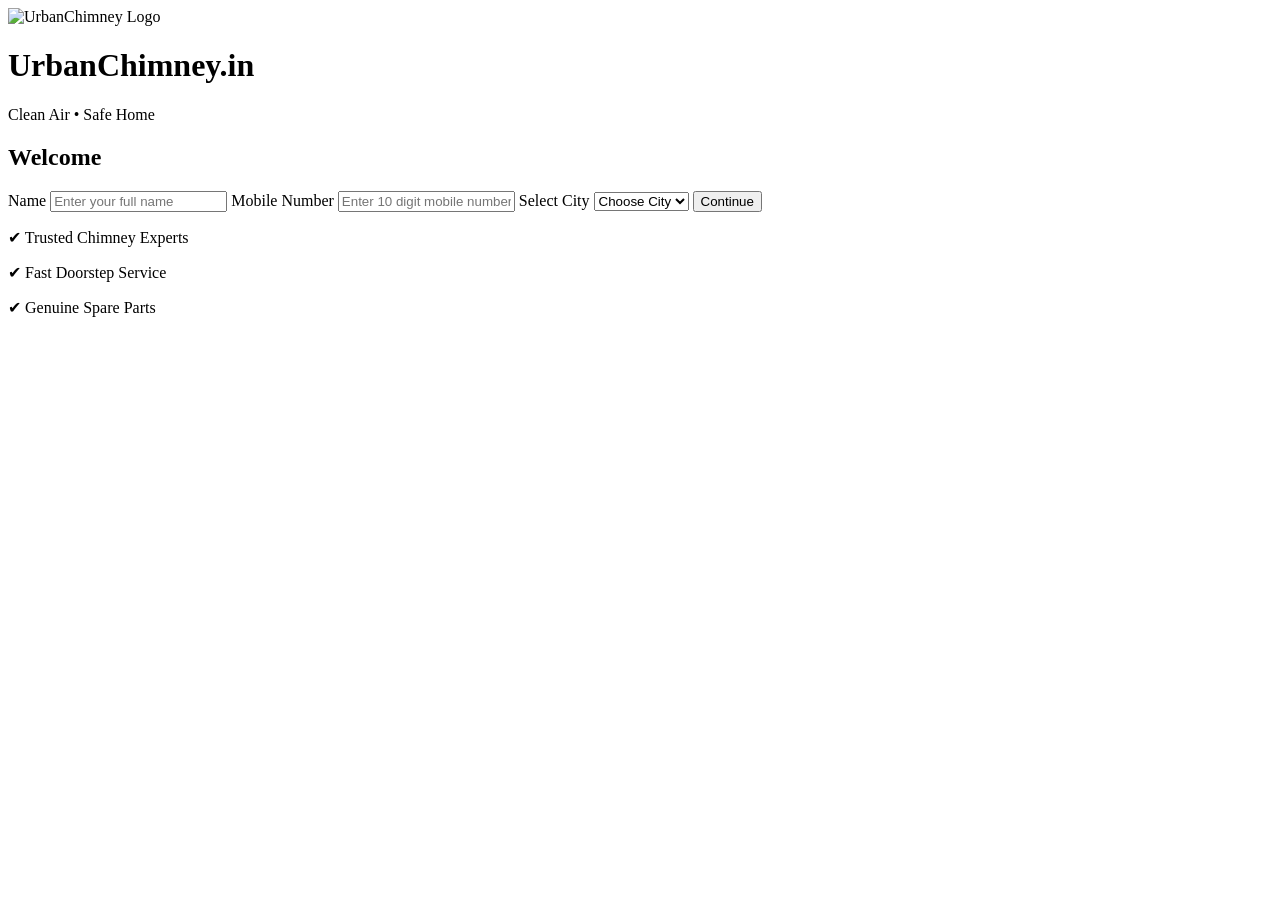
==== index.html @ 766497ee "Add initial HTML structure for homepage" ====
<!DOCTYPE html>
<html lang="en">
<head>
<meta charset="UTF-8">
<meta name="viewport" content="width=device-width, initial-scale=1.0">
<title>UrbanChimney.in | Home Services</title>

<link rel="stylesheet" href="css/style.css">

<link rel="preconnect" href="https://fonts.googleapis.com">
<link rel="preconnect" href="https://fonts.gstatic.com" crossorigin>
<link href="https://fonts.googleapis.com/css2?family=Poppins:wght@300;400;500;600;700&display=swap" rel="stylesheet">
</head>

<body>

<div class="login-container">

<div class="logo">
<img src="images/logo.png" alt="UrbanChimney Logo">
<h1>UrbanChimney.in</h1>
<p>Clean Air • Safe Home</p>
</div>

<div class="card">

<h2>Welcome</h2>

<form id="loginForm">

<label>Name</label>
<input
type="text"
id="name"
placeholder="Enter your full name"
required>

<label>Mobile Number</label>
<input
type="tel"
id="mobile"
maxlength="10"
placeholder="Enter 10 digit mobile number"
required>

<label>Select City</label>

<select id="city" required>

<option value="">Choose City</option>

<option>Hyderabad</option>

<option>Chennai</option>

<option>Bangalore</option>

</select>

<button type="submit">
Continue
</button>

</form>

</div>

<div class="footer">

<p>✔ Trusted Chimney Experts</p>

<p>✔ Fast Doorstep Service</p>

<p>✔ Genuine Spare Parts</p>

</div>

</div>

<script src="js/app.js"></script>

</body>
</html>
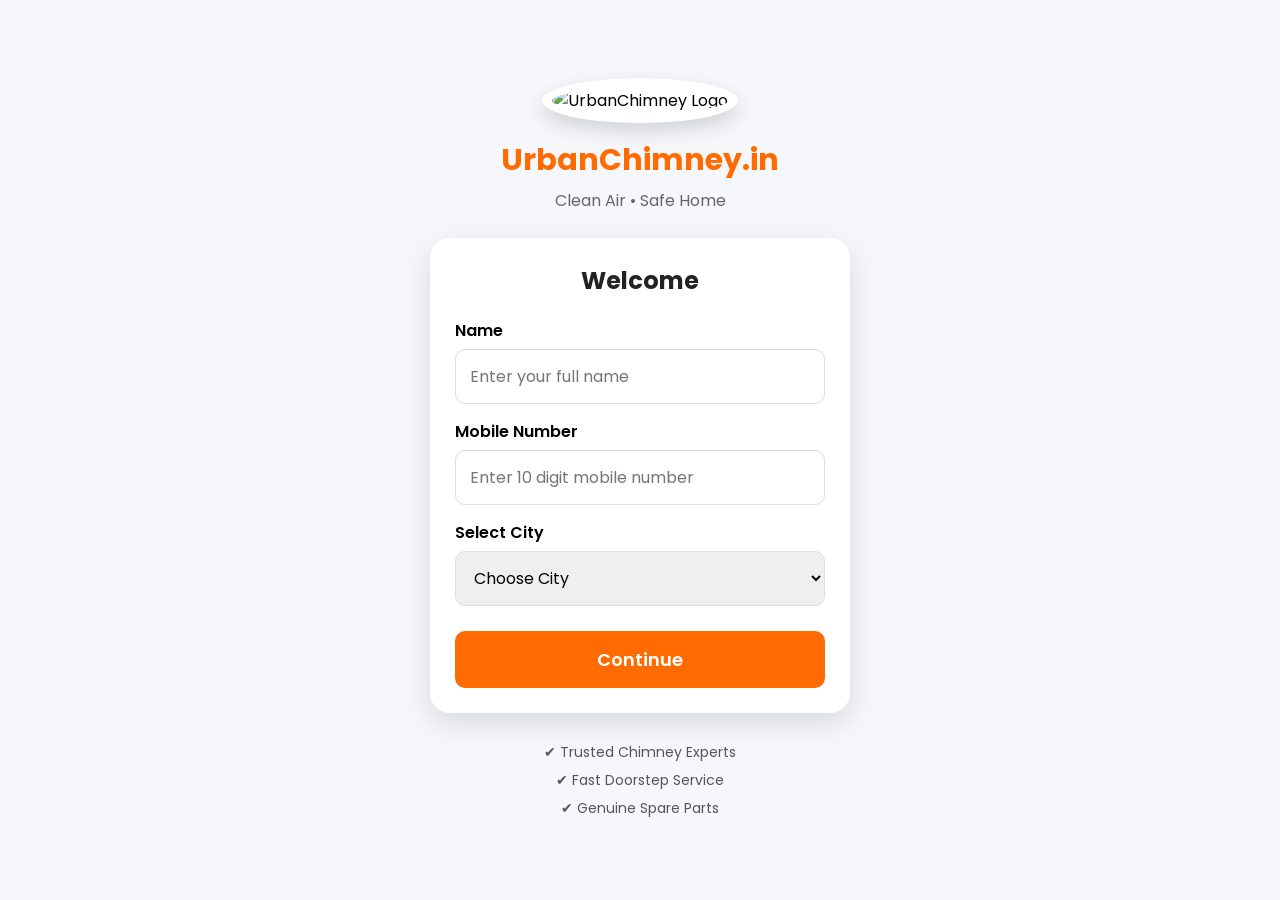
==== commit fb25938e: "Add stylesheet and script references to index.html" ====
--- a/index.html
+++ b/index.html
@@ -81,3 +81,5 @@
 
 </body>
 </html>
+<link rel="stylesheet" href="./style.css">
+<script src="./app.js"></script>
--- a/style.css
+++ b/style.css
@@ -0,0 +1,121 @@
+/* UrbanChimney.in */
+
+*{
+margin:0;
+padding:0;
+box-sizing:border-box;
+font-family:'Poppins',sans-serif;
+}
+
+body{
+background:#f5f7fb;
+display:flex;
+justify-content:center;
+align-items:center;
+min-height:100vh;
+padding:20px;
+}
+
+.login-container{
+width:100%;
+max-width:420px;
+}
+
+.logo{
+text-align:center;
+margin-bottom:25px;
+}
+
+.logo img{
+width:90px;
+height:90px;
+border-radius:50%;
+background:#ffffff;
+padding:10px;
+box-shadow:0 8px 20px rgba(0,0,0,.15);
+}
+
+.logo h1{
+margin-top:15px;
+color:#ff6b00;
+font-size:30px;
+font-weight:700;
+}
+
+.logo p{
+color:#666;
+margin-top:5px;
+}
+
+.card{
+background:#ffffff;
+padding:25px;
+border-radius:20px;
+box-shadow:0 10px 30px rgba(0,0,0,.12);
+}
+
+.card h2{
+text-align:center;
+margin-bottom:20px;
+color:#222;
+}
+
+label{
+display:block;
+margin-top:15px;
+margin-bottom:6px;
+font-weight:600;
+}
+
+input,
+select{
+width:100%;
+padding:14px;
+border:1px solid #ddd;
+border-radius:10px;
+font-size:16px;
+outline:none;
+}
+
+input:focus,
+select:focus{
+border-color:#ff6b00;
+}
+
+button{
+width:100%;
+padding:15px;
+margin-top:25px;
+border:none;
+border-radius:10px;
+background:#ff6b00;
+color:#fff;
+font-size:18px;
+font-weight:600;
+cursor:pointer;
+transition:.3s;
+}
+
+button:hover{
+background:#e45f00;
+}
+
+.footer{
+text-align:center;
+margin-top:25px;
+color:#555;
+font-size:14px;
+line-height:28px;
+}
+
+@media(max-width:480px){
+
+.card{
+padding:20px;
+}
+
+.logo h1{
+font-size:26px;
+}
+
+}
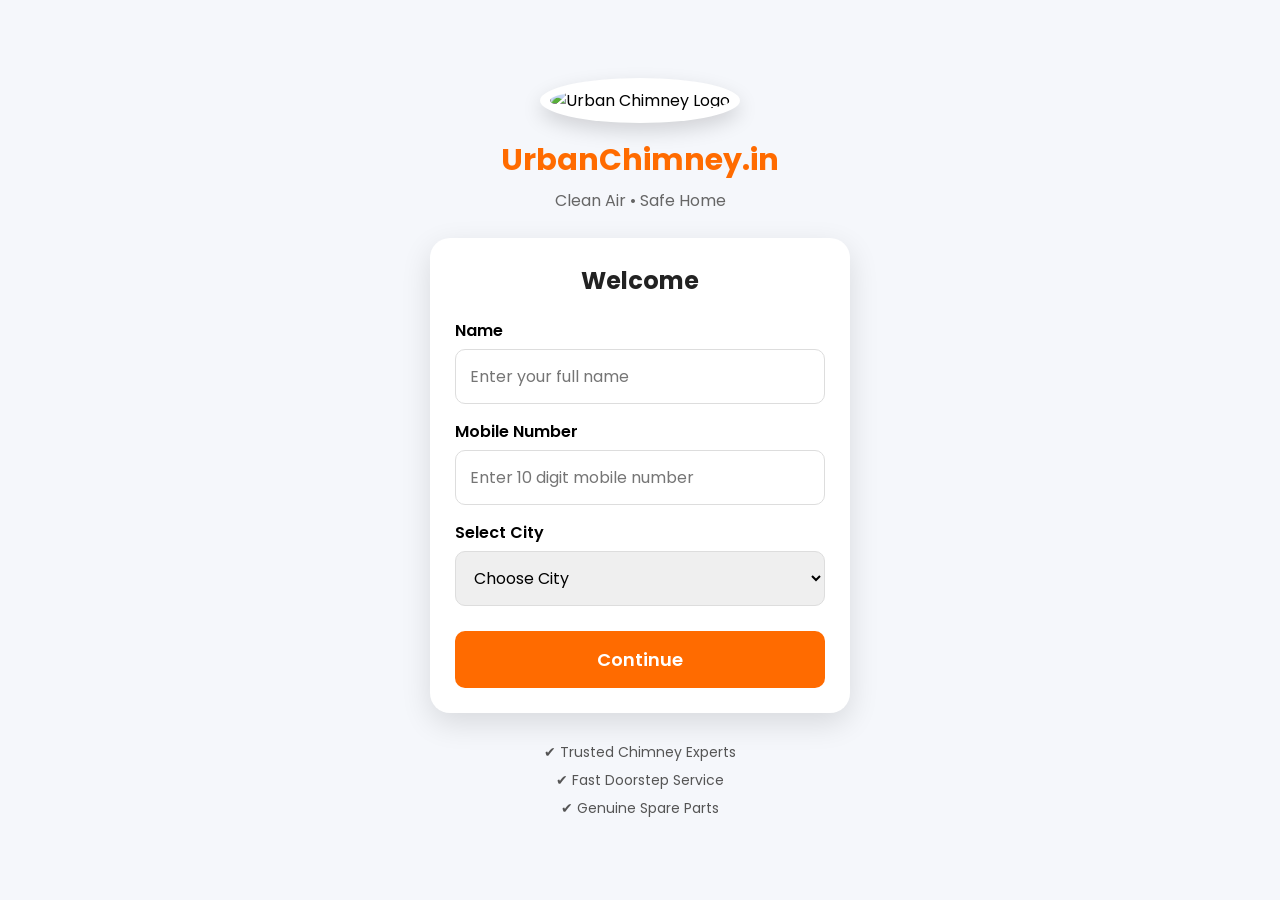
==== commit 6cd103c1: "Update logo alt text and add width attribute" ====
--- a/index.html
+++ b/index.html
@@ -5,81 +5,71 @@
 <meta name="viewport" content="width=device-width, initial-scale=1.0">
 <title>UrbanChimney.in | Home Services</title>
 
-<link rel="stylesheet" href="css/style.css">
+<link rel="stylesheet" href="style.css">
 
 <link rel="preconnect" href="https://fonts.googleapis.com">
 <link rel="preconnect" href="https://fonts.gstatic.com" crossorigin>
 <link href="https://fonts.googleapis.com/css2?family=Poppins:wght@300;400;500;600;700&display=swap" rel="stylesheet">
+
 </head>
 
 <body>
 
 <div class="login-container">
 
-<div class="logo">
-<img src="images/logo.png" alt="UrbanChimney Logo">
-<h1>UrbanChimney.in</h1>
-<p>Clean Air • Safe Home</p>
-</div>
+    <div class="logo">
+        <img src="images/logo.png" alt="Urban Chimney Logo" width="180">
+        <h1>UrbanChimney.in</h1>
+        <p>Clean Air • Safe Home</p>
+    </div>
 
-<div class="card">
+    <div class="card">
 
-<h2>Welcome</h2>
+        <h2>Welcome</h2>
 
-<form id="loginForm">
+        <form id="loginForm">
 
-<label>Name</label>
-<input
-type="text"
-id="name"
-placeholder="Enter your full name"
-required>
+            <label>Name</label>
+            <input
+                type="text"
+                id="name"
+                placeholder="Enter your full name"
+                required>
 
-<label>Mobile Number</label>
-<input
-type="tel"
-id="mobile"
-maxlength="10"
-placeholder="Enter 10 digit mobile number"
-required>
+            <label>Mobile Number</label>
+            <input
+                type="tel"
+                id="mobile"
+                maxlength="10"
+                placeholder="Enter 10 digit mobile number"
+                required>
 
-<label>Select City</label>
+            <label>Select City</label>
 
-<select id="city" required>
+            <select id="city" required>
+                <option value="">Choose City</option>
+                <option>Hyderabad</option>
+                <option>Chennai</option>
+                <option>Bangalore</option>
+            </select>
 
-<option value="">Choose City</option>
+            <button type="submit">
+                Continue
+            </button>
 
-<option>Hyderabad</option>
+        </form>
 
-<option>Chennai</option>
+    </div>
 
-<option>Bangalore</option>
-
-</select>
-
-<button type="submit">
-Continue
-</button>
-
-</form>
+    <div class="footer">
+        <p>✔ Trusted Chimney Experts</p>
+        <p>✔ Fast Doorstep Service</p>
+        <p>✔ Genuine Spare Parts</p>
+    </div>
 
 </div>
 
-<div class="footer">
-
-<p>✔ Trusted Chimney Experts</p>
-
-<p>✔ Fast Doorstep Service</p>
-
-<p>✔ Genuine Spare Parts</p>
-
-</div>
-
-</div>
-
-<script src="js/app.js"></script>
+<script src="app.js"></script>
 
 </body>
 </html>
-<link rel="stylesheet" href="./style.css">
-<script src="./app.js"></script>
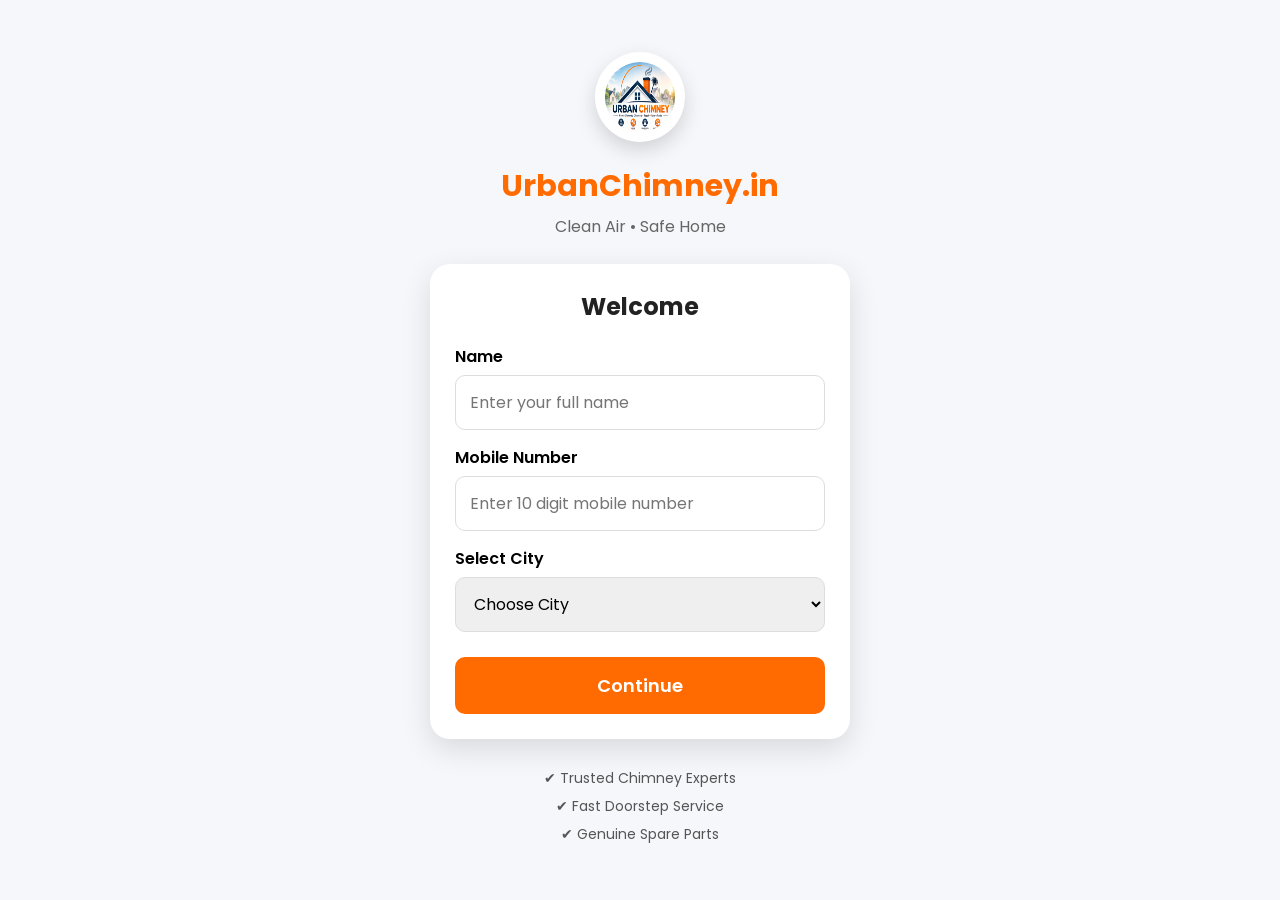
==== commit acbd892d: "Update logo image source in index.html" ====
--- a/index.html
+++ b/index.html
@@ -18,7 +18,7 @@
 <div class="login-container">
 
     <div class="logo">
-        <img src="images/logo.png" alt="Urban Chimney Logo" width="180">
+        <img src="logo.png" alt="Urban Chimney Logo" width="180">
         <h1>UrbanChimney.in</h1>
         <p>Clean Air • Safe Home</p>
     </div>
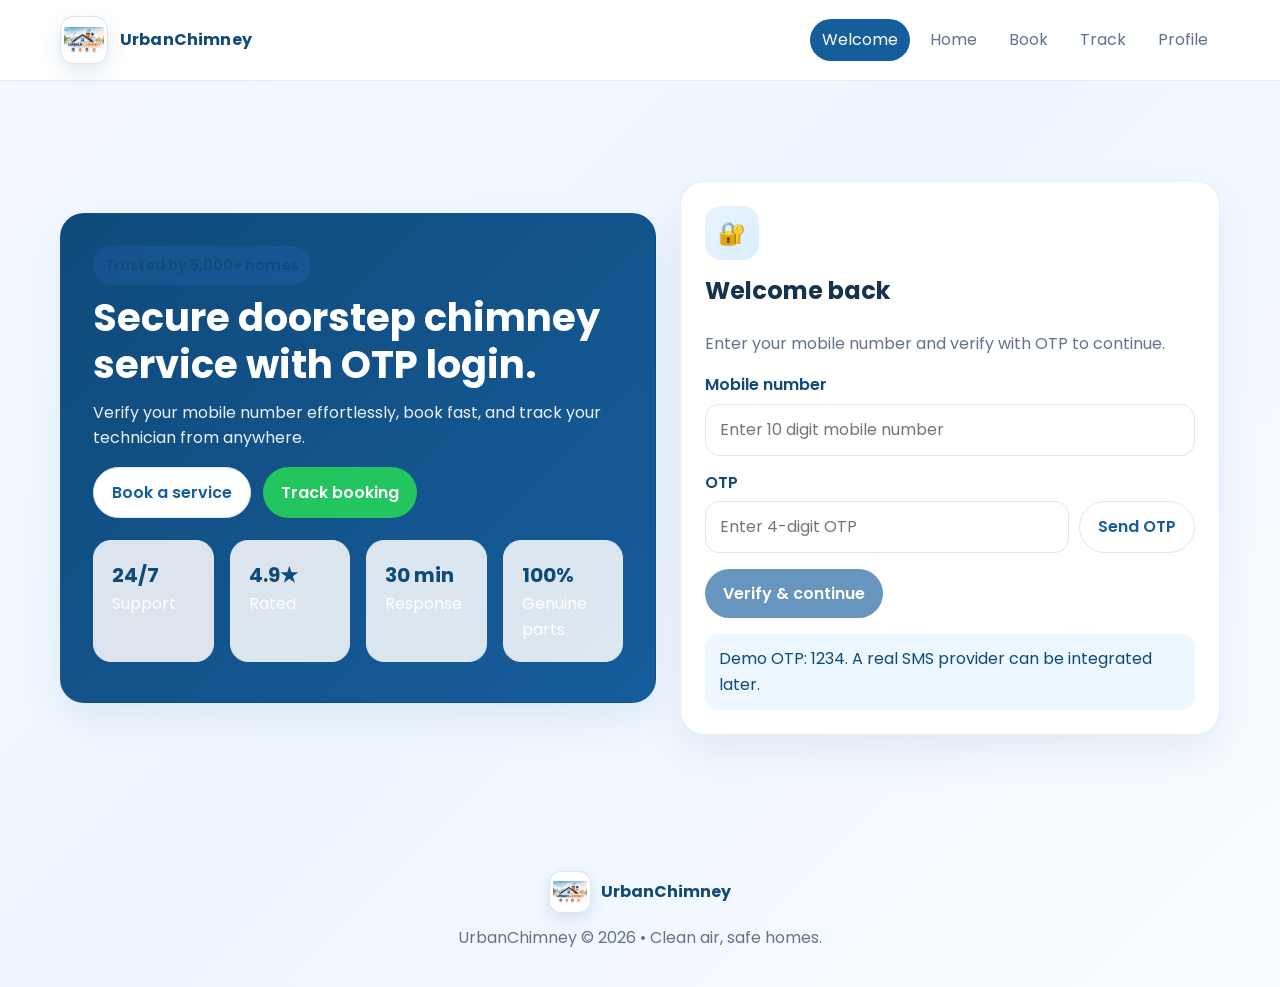
==== commit 6f048f92: "Added OTP authentication with 30-minute session" ====
--- a/index.html
+++ b/index.html
@@ -1,75 +1,82 @@
 <!DOCTYPE html>
 <html lang="en">
 <head>
-<meta charset="UTF-8">
-<meta name="viewport" content="width=device-width, initial-scale=1.0">
-<title>UrbanChimney.in | Home Services</title>
+  <meta charset="UTF-8">
+  <meta name="viewport" content="width=device-width, initial-scale=1.0">
+  <title>UrbanChimney | Home Services</title>
+  <link rel="stylesheet" href="style.css">
+  <link rel="preconnect" href="https://fonts.googleapis.com">
+  <link rel="preconnect" href="https://fonts.gstatic.com" crossorigin>
+  <link href="https://fonts.googleapis.com/css2?family=Poppins:wght@300;400;500;600;700&display=swap" rel="stylesheet">
+</head>
+<body>
+  <header class="site-header">
+    <div class="header-inner">
+      <a class="brand" href="index.html">
+        <img src="logo.png" alt="Urban Chimney logo">
+        <span>UrbanChimney</span>
+      </a>
+      <nav class="nav-links">
+        <a href="index.html" class="active">Welcome</a>
+        <a href="home.html">Home</a>
+        <a href="booking.html">Book</a>
+        <a href="track.html">Track</a>
+        <a href="profile.html">Profile</a>
+      </nav>
+    </div>
+  </header>
 
-<link rel="stylesheet" href="style.css">
+  <main class="page-shell auth-shell">
+    <section class="hero-card">
+      <span class="hero-badge">Trusted by 5,000+ homes</span>
+      <h1>Secure doorstep chimney service with OTP login.</h1>
+      <p>Verify your mobile number effortlessly, book fast, and track your technician from anywhere.</p>
+      <div class="inline-actions">
+        <a class="btn btn-secondary" href="booking.html">Book a service</a>
+        <a class="btn btn-success" href="track.html">Track booking</a>
+      </div>
+      <div class="stats-grid">
+        <div class="stat"><strong>24/7</strong><span>Support</span></div>
+        <div class="stat"><strong>4.9★</strong><span>Rated</span></div>
+        <div class="stat"><strong>30 min</strong><span>Response</span></div>
+        <div class="stat"><strong>100%</strong><span>Genuine parts</span></div>
+      </div>
+    </section>
 
-<link rel="preconnect" href="https://fonts.googleapis.com">
-<link rel="preconnect" href="https://fonts.gstatic.com" crossorigin>
-<link href="https://fonts.googleapis.com/css2?family=Poppins:wght@300;400;500;600;700&display=swap" rel="stylesheet">
+    <section class="form-card login-card">
+      <div class="login-icon">🔐</div>
+      <h2>Welcome back</h2>
+      <p class="muted">Enter your mobile number and verify with OTP to continue.</p>
+      <form id="loginForm">
+        <div class="form-grid">
+          <div class="full-width">
+            <label for="mobile">Mobile number</label>
+            <input type="tel" id="mobile" maxlength="10" placeholder="Enter 10 digit mobile number" required>
+          </div>
+          <div class="full-width">
+            <label for="otp">OTP</label>
+            <div class="otp-row">
+              <input type="text" id="otp" maxlength="4" placeholder="Enter 4-digit OTP" autocomplete="one-time-code">
+              <button class="btn btn-secondary otp-btn" type="button" id="sendOtpButton">Send OTP</button>
+            </div>
+          </div>
+        </div>
+        <div id="formMessage" class="form-message" aria-live="polite"></div>
+        <div class="inline-actions">
+          <button class="btn btn-primary" type="submit" id="verifyOtpButton" disabled>Verify & continue</button>
+        </div>
+      </form>
+      <div class="notice">Demo OTP: 1234. A real SMS provider can be integrated later.</div>
+    </section>
+  </main>
 
-</head>
-
-<body>
-
-<div class="login-container">
-
-    <div class="logo">
-        <img src="logo.png" alt="Urban Chimney Logo" width="180">
-        <h1>UrbanChimney.in</h1>
-        <p>Clean Air • Safe Home</p>
+  <footer class="footer">
+    <div class="footer-brand">
+      <img src="logo.png" alt="UrbanChimney logo">
+      <span>UrbanChimney</span>
     </div>
-
-    <div class="card">
-
-        <h2>Welcome</h2>
-
-        <form id="loginForm">
-
-            <label>Name</label>
-            <input
-                type="text"
-                id="name"
-                placeholder="Enter your full name"
-                required>
-
-            <label>Mobile Number</label>
-            <input
-                type="tel"
-                id="mobile"
-                maxlength="10"
-                placeholder="Enter 10 digit mobile number"
-                required>
-
-            <label>Select City</label>
-
-            <select id="city" required>
-                <option value="">Choose City</option>
-                <option>Hyderabad</option>
-                <option>Chennai</option>
-                <option>Bangalore</option>
-            </select>
-
-            <button type="submit">
-                Continue
-            </button>
-
-        </form>
-
-    </div>
-
-    <div class="footer">
-        <p>✔ Trusted Chimney Experts</p>
-        <p>✔ Fast Doorstep Service</p>
-        <p>✔ Genuine Spare Parts</p>
-    </div>
-
-</div>
-
-<script src="app.js"></script>
-
+    <p>UrbanChimney © 2026 • Clean air, safe homes.</p>
+  </footer>
+  <script src="app.js"></script>
 </body>
 </html>
--- a/style.css
+++ b/style.css
@@ -1,121 +1,527 @@
-/* UrbanChimney.in */
-
-*{
-margin:0;
-padding:0;
-box-sizing:border-box;
-font-family:'Poppins',sans-serif;
-}
-
-body{
-background:#f5f7fb;
-display:flex;
-justify-content:center;
-align-items:center;
-min-height:100vh;
-padding:20px;
-}
-
-.login-container{
-width:100%;
-max-width:420px;
-}
-
-.logo{
-text-align:center;
-margin-bottom:25px;
-}
-
-.logo img{
-width:90px;
-height:90px;
-border-radius:50%;
-background:#ffffff;
-padding:10px;
-box-shadow:0 8px 20px rgba(0,0,0,.15);
-}
-
-.logo h1{
-margin-top:15px;
-color:#ff6b00;
-font-size:30px;
-font-weight:700;
-}
-
-.logo p{
-color:#666;
-margin-top:5px;
-}
-
-.card{
-background:#ffffff;
-padding:25px;
-border-radius:20px;
-box-shadow:0 10px 30px rgba(0,0,0,.12);
-}
-
-.card h2{
-text-align:center;
-margin-bottom:20px;
-color:#222;
-}
-
-label{
-display:block;
-margin-top:15px;
-margin-bottom:6px;
-font-weight:600;
-}
-
+:root {
+  --primary: #165d9c;
+  --primary-dark: #0f4a7a;
+  --accent: #3b82f6;
+  --surface: #ffffff;
+  --surface-soft: #f4f8ff;
+  --text: #17324d;
+  --muted: #61748a;
+  --border: #dce8f4;
+  --success: #22c55e;
+}
+
+* {
+  box-sizing: border-box;
+}
+
+body {
+  margin: 0;
+  font-family: 'Poppins', sans-serif;
+  background: linear-gradient(135deg, #f4f9ff 0%, #eef6ff 48%, #f9fcff 100%);
+  color: var(--text);
+  line-height: 1.6;
+  min-height: 100vh;
+}
+
+a {
+  color: inherit;
+  text-decoration: none;
+}
+
+img {
+  display: block;
+  max-width: 100%;
+}
+
+button,
 input,
-select{
-width:100%;
-padding:14px;
-border:1px solid #ddd;
-border-radius:10px;
-font-size:16px;
-outline:none;
+select,
+textarea {
+  font: inherit;
+}
+
+.page-shell {
+  max-width: 1200px;
+  margin: 0 auto;
+  padding: 24px 20px 60px;
+}
+
+.site-header {
+  position: sticky;
+  top: 0;
+  z-index: 1000;
+  background: rgba(255, 255, 255, 0.94);
+  backdrop-filter: blur(16px);
+  border-bottom: 1px solid rgba(22, 93, 156, 0.12);
+}
+
+.header-inner {
+  max-width: 1200px;
+  margin: 0 auto;
+  padding: 16px 20px;
+  display: flex;
+  justify-content: space-between;
+  align-items: center;
+  gap: 16px;
+}
+
+.brand {
+  display: flex;
+  align-items: center;
+  gap: 12px;
+  font-weight: 700;
+  color: var(--primary-dark);
+}
+
+.brand img {
+  width: 48px;
+  height: 48px;
+  border-radius: 14px;
+  padding: 3px;
+  background: #fff;
+  border: 1px solid rgba(22, 93, 156, 0.16);
+  box-shadow: 0 8px 20px rgba(15, 74, 122, 0.12);
+  object-fit: contain;
+}
+
+.brand span {
+  letter-spacing: 0.01em;
+}
+
+.footer-brand {
+  display: inline-flex;
+  align-items: center;
+  justify-content: center;
+  gap: 10px;
+  margin-bottom: 8px;
+  font-weight: 700;
+  color: var(--primary-dark);
+}
+
+.footer-brand img {
+  width: 42px;
+  height: 42px;
+  border-radius: 12px;
+  padding: 3px;
+  background: #fff;
+  border: 1px solid rgba(22, 93, 156, 0.16);
+  box-shadow: 0 6px 16px rgba(15, 74, 122, 0.12);
+  object-fit: contain;
+}
+
+.footer p {
+  margin: 4px 0 0;
+}
+
+.nav-links {
+  display: flex;
+  flex-wrap: wrap;
+  gap: 8px;
+}
+
+.nav-links a {
+  padding: 8px 12px;
+  border-radius: 999px;
+  color: var(--muted);
+  transition: all 0.2s ease;
+}
+
+.nav-links a:hover,
+.nav-links a.active {
+  background: var(--primary);
+  color: #fff;
+}
+
+.btn {
+  display: inline-flex;
+  align-items: center;
+  justify-content: center;
+  gap: 8px;
+  border: 0;
+  border-radius: 999px;
+  padding: 12px 18px;
+  font-weight: 600;
+  cursor: pointer;
+  transition: transform 0.2s ease, box-shadow 0.2s ease, background 0.2s ease;
+}
+
+.btn:hover {
+  transform: translateY(-2px);
+  box-shadow: 0 10px 18px rgba(22, 93, 156, 0.16);
+}
+
+.btn:disabled {
+  opacity: 0.65;
+  cursor: not-allowed;
+  transform: none;
+  box-shadow: none;
+}
+
+.btn-primary {
+  background: var(--primary);
+  color: #fff;
+}
+
+.btn-secondary {
+  background: #fff;
+  color: var(--primary);
+  border: 1px solid var(--border);
+}
+
+.btn-success {
+  background: var(--success);
+  color: #fff;
+}
+
+.hero {
+  display: grid;
+  grid-template-columns: 1.15fr 0.85fr;
+  gap: 24px;
+  align-items: center;
+  padding: 36px 0 24px;
+}
+
+.hero-card,
+.form-card,
+.panel,
+.card {
+  background: var(--surface);
+  border-radius: 24px;
+  border: 1px solid rgba(22, 93, 156, 0.1);
+  box-shadow: 0 18px 40px rgba(15, 74, 122, 0.08);
+}
+
+.hero-card {
+  padding: 32px;
+  color: #fff;
+  background: linear-gradient(135deg, var(--primary-dark), var(--primary));
+}
+
+.hero-card h1 {
+  font-size: clamp(1.8rem, 3vw, 2.7rem);
+  line-height: 1.2;
+  margin: 10px 0 12px;
+}
+
+.hero-card p {
+  margin: 0 0 16px;
+  color: rgba(255, 255, 255, 0.92);
+}
+
+.hero-visual {
+  padding: 24px;
+  background: linear-gradient(145deg, #ffffff, #eaf4ff);
+  min-height: 310px;
+  border-radius: 24px;
+  display: grid;
+  gap: 16px;
+  align-content: center;
+  position: relative;
+  overflow: hidden;
+}
+
+.hero-visual::before {
+  content: '';
+  position: absolute;
+  inset: auto -20% -20% auto;
+  width: 180px;
+  height: 180px;
+  background: rgba(59, 130, 246, 0.14);
+  border-radius: 50%;
+}
+
+.hero-badge {
+  display: inline-flex;
+  width: fit-content;
+  padding: 8px 12px;
+  border-radius: 999px;
+  background: rgba(59, 130, 246, 0.14);
+  color: var(--primary-dark);
+  font-size: 0.9rem;
+  font-weight: 600;
+}
+
+.hero-visual .panel {
+  padding: 16px;
+  background: #fff;
+  border-radius: 18px;
+  box-shadow: 0 10px 24px rgba(15, 74, 122, 0.08);
+}
+
+.section-title {
+  display: flex;
+  justify-content: space-between;
+  align-items: end;
+  gap: 12px;
+  margin: 24px 0 16px;
+}
+
+.section-title h2 {
+  margin: 0;
+  font-size: 1.35rem;
+}
+
+.service-grid {
+  display: grid;
+  grid-template-columns: repeat(3, minmax(0, 1fr));
+  gap: 20px;
+}
+
+.card {
+  padding: 20px;
+  transition: transform 0.2s ease, box-shadow 0.2s ease;
+}
+
+.card:hover {
+  transform: translateY(-6px);
+  box-shadow: 0 18px 36px rgba(15, 74, 122, 0.12);
+}
+
+.card .icon {
+  width: 48px;
+  height: 48px;
+  border-radius: 14px;
+  display: grid;
+  place-items: center;
+  background: #eaf4ff;
+  color: var(--primary);
+  font-size: 1.2rem;
+  margin-bottom: 12px;
+}
+
+.stats-grid {
+  display: grid;
+  grid-template-columns: repeat(4, minmax(0, 1fr));
+  gap: 16px;
+  margin: 22px 0 8px;
+}
+
+.stat {
+  padding: 18px;
+  background: rgba(255, 255, 255, 0.85);
+  border: 1px solid var(--border);
+  border-radius: 18px;
+}
+
+.stat strong {
+  display: block;
+  font-size: 1.25rem;
+  color: var(--primary-dark);
+}
+
+.auth-shell {
+  display: grid;
+  grid-template-columns: 1.05fr 0.95fr;
+  gap: 24px;
+  align-items: center;
+  min-height: calc(100vh - 110px);
+}
+
+.form-card {
+  padding: 24px;
+}
+
+.form-card h2,
+.panel h2 {
+  margin-top: 0;
+}
+
+.form-grid {
+  display: grid;
+  grid-template-columns: repeat(2, minmax(0, 1fr));
+  gap: 14px;
+}
+
+label {
+  display: block;
+  margin-bottom: 6px;
+  font-weight: 600;
+  color: var(--primary-dark);
+}
+
+input,
+select,
+textarea {
+  width: 100%;
+  padding: 12px 14px;
+  border: 1px solid var(--border);
+  border-radius: 14px;
+  background: #fff;
+  color: var(--text);
+  transition: border-color 0.2s ease, box-shadow 0.2s ease;
 }
 
 input:focus,
-select:focus{
-border-color:#ff6b00;
-}
-
-button{
-width:100%;
-padding:15px;
-margin-top:25px;
-border:none;
-border-radius:10px;
-background:#ff6b00;
-color:#fff;
-font-size:18px;
-font-weight:600;
-cursor:pointer;
-transition:.3s;
-}
-
-button:hover{
-background:#e45f00;
-}
-
-.footer{
-text-align:center;
-margin-top:25px;
-color:#555;
-font-size:14px;
-line-height:28px;
-}
-
-@media(max-width:480px){
-
-.card{
-padding:20px;
-}
-
-.logo h1{
-font-size:26px;
-}
-
-}
+select:focus,
+textarea:focus {
+  outline: none;
+  border-color: var(--accent);
+  box-shadow: 0 0 0 3px rgba(59, 130, 246, 0.16);
+}
+
+.full-width {
+  grid-column: 1 / -1;
+}
+
+.inline-actions {
+  display: flex;
+  flex-wrap: wrap;
+  gap: 12px;
+  margin-top: 16px;
+}
+
+.muted {
+  color: var(--muted);
+}
+
+.notice {
+  margin-top: 16px;
+  padding: 12px 14px;
+  border-radius: 14px;
+  background: #ecf7ff;
+  color: var(--primary-dark);
+}
+
+.payment-options {
+  display: grid;
+  gap: 12px;
+  margin-top: 12px;
+}
+
+.payment-option {
+  display: flex;
+  justify-content: space-between;
+  align-items: center;
+  padding: 14px 16px;
+  border: 1px solid var(--border);
+  border-radius: 16px;
+  background: #f8fbff;
+  cursor: pointer;
+}
+
+.payment-option input {
+  display: none;
+}
+
+.payment-option.selected {
+  border-color: var(--primary);
+  background: #eaf4ff;
+}
+
+.status-list {
+  padding-left: 18px;
+  color: var(--muted);
+}
+
+.login-card {
+  position: relative;
+}
+
+.login-icon {
+  width: 54px;
+  height: 54px;
+  border-radius: 16px;
+  display: grid;
+  place-items: center;
+  margin-bottom: 12px;
+  background: linear-gradient(135deg, #eaf4ff, #dbeefe);
+  font-size: 1.4rem;
+}
+
+.otp-row {
+  display: flex;
+  gap: 10px;
+  align-items: center;
+}
+
+.otp-row input {
+  flex: 1;
+}
+
+.otp-btn {
+  white-space: nowrap;
+}
+
+.form-message {
+  margin-top: 12px;
+  padding: 10px 12px;
+  border-radius: 12px;
+  font-size: 0.95rem;
+  display: none;
+}
+
+.form-message.success {
+  display: block;
+  background: #ecfdf3;
+  color: #166534;
+}
+
+.form-message.error {
+  display: block;
+  background: #fef2f2;
+  color: #b91c1c;
+}
+
+.nav-logout {
+  border: 0;
+  border-radius: 999px;
+  background: var(--primary);
+  color: #fff;
+  padding: 8px 12px;
+  cursor: pointer;
+  font-weight: 600;
+}
+
+.footer {
+  text-align: center;
+  padding: 0 20px 36px;
+  color: var(--muted);
+}
+
+@media (max-width: 900px) {
+  .hero,
+  .auth-shell {
+    grid-template-columns: 1fr;
+  }
+
+  .service-grid {
+    grid-template-columns: 1fr 1fr;
+  }
+
+  .stats-grid {
+    grid-template-columns: repeat(2, minmax(0, 1fr));
+  }
+}
+
+@media (max-width: 640px) {
+  .header-inner {
+    flex-direction: column;
+    align-items: flex-start;
+  }
+
+  .nav-links {
+    width: 100%;
+  }
+
+  .hero-card,
+  .form-card,
+  .panel,
+  .card {
+    border-radius: 18px;
+  }
+
+  .service-grid,
+  .stats-grid,
+  .form-grid {
+    grid-template-columns: 1fr;
+  }
+
+  .otp-row {
+    flex-direction: column;
+    align-items: stretch;
+  }
+
+  .page-shell {
+    padding: 20px 16px 60px;
+  }
+}
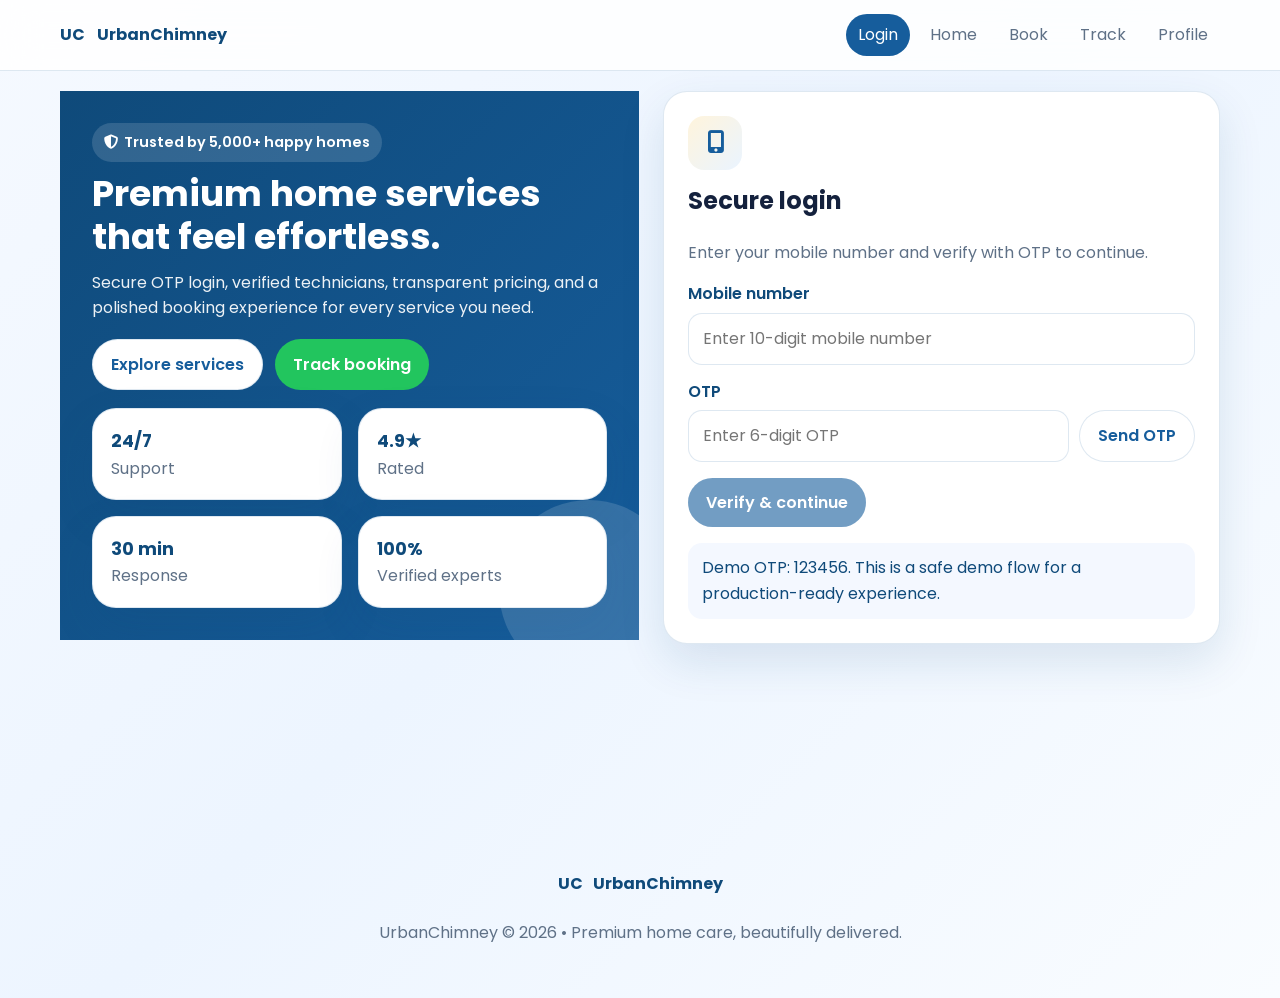
==== commit b0cf3ae3: "Complete Urban Chimney redesign" ====
--- a/index.html
+++ b/index.html
@@ -3,21 +3,22 @@
 <head>
   <meta charset="UTF-8">
   <meta name="viewport" content="width=device-width, initial-scale=1.0">
-  <title>UrbanChimney | Home Services</title>
+  <title>UrbanChimney | Premium Home Services</title>
   <link rel="stylesheet" href="style.css">
   <link rel="preconnect" href="https://fonts.googleapis.com">
   <link rel="preconnect" href="https://fonts.gstatic.com" crossorigin>
   <link href="https://fonts.googleapis.com/css2?family=Poppins:wght@300;400;500;600;700&display=swap" rel="stylesheet">
+  <link rel="stylesheet" href="https://cdnjs.cloudflare.com/ajax/libs/font-awesome/6.5.2/css/all.min.css">
 </head>
-<body>
+<body class="auth-page">
   <header class="site-header">
     <div class="header-inner">
       <a class="brand" href="index.html">
-        <img src="logo.png" alt="Urban Chimney logo">
+        <span class="brand-mark">UC</span>
         <span>UrbanChimney</span>
       </a>
       <nav class="nav-links">
-        <a href="index.html" class="active">Welcome</a>
+        <a href="index.html" class="active">Login</a>
         <a href="home.html">Home</a>
         <a href="booking.html">Book</a>
         <a href="track.html">Track</a>
@@ -28,35 +29,35 @@
 
   <main class="page-shell auth-shell">
     <section class="hero-card">
-      <span class="hero-badge">Trusted by 5,000+ homes</span>
-      <h1>Secure doorstep chimney service with OTP login.</h1>
-      <p>Verify your mobile number effortlessly, book fast, and track your technician from anywhere.</p>
+      <span class="hero-badge"><i class="fa-solid fa-shield-halved"></i> Trusted by 5,000+ happy homes</span>
+      <h1>Premium home services that feel effortless.</h1>
+      <p>Secure OTP login, verified technicians, transparent pricing, and a polished booking experience for every service you need.</p>
       <div class="inline-actions">
-        <a class="btn btn-secondary" href="booking.html">Book a service</a>
+        <a class="btn btn-secondary" href="home.html">Explore services</a>
         <a class="btn btn-success" href="track.html">Track booking</a>
       </div>
-      <div class="stats-grid">
-        <div class="stat"><strong>24/7</strong><span>Support</span></div>
-        <div class="stat"><strong>4.9★</strong><span>Rated</span></div>
-        <div class="stat"><strong>30 min</strong><span>Response</span></div>
-        <div class="stat"><strong>100%</strong><span>Genuine parts</span></div>
+      <div class="stats-grid" style="margin-top: 18px;">
+        <div class="stat-card"><strong>24/7</strong><span class="muted">Support</span></div>
+        <div class="stat-card"><strong>4.9★</strong><span class="muted">Rated</span></div>
+        <div class="stat-card"><strong>30 min</strong><span class="muted">Response</span></div>
+        <div class="stat-card"><strong>100%</strong><span class="muted">Verified experts</span></div>
       </div>
     </section>
 
     <section class="form-card login-card">
-      <div class="login-icon">🔐</div>
-      <h2>Welcome back</h2>
+      <div class="login-icon"><i class="fa-solid fa-mobile-screen-button"></i></div>
+      <h2>Secure login</h2>
       <p class="muted">Enter your mobile number and verify with OTP to continue.</p>
       <form id="loginForm">
         <div class="form-grid">
           <div class="full-width">
             <label for="mobile">Mobile number</label>
-            <input type="tel" id="mobile" maxlength="10" placeholder="Enter 10 digit mobile number" required>
+            <input type="tel" id="mobile" maxlength="10" placeholder="Enter 10-digit mobile number" required>
           </div>
           <div class="full-width">
             <label for="otp">OTP</label>
             <div class="otp-row">
-              <input type="text" id="otp" maxlength="4" placeholder="Enter 4-digit OTP" autocomplete="one-time-code">
+              <input type="text" id="otp" maxlength="6" placeholder="Enter 6-digit OTP" autocomplete="one-time-code">
               <button class="btn btn-secondary otp-btn" type="button" id="sendOtpButton">Send OTP</button>
             </div>
           </div>
@@ -66,16 +67,16 @@
           <button class="btn btn-primary" type="submit" id="verifyOtpButton" disabled>Verify & continue</button>
         </div>
       </form>
-      <div class="notice">Demo OTP: 1234. A real SMS provider can be integrated later.</div>
+      <div class="notice">Demo OTP: 123456. This is a safe demo flow for a production-ready experience.</div>
     </section>
   </main>
 
   <footer class="footer">
     <div class="footer-brand">
-      <img src="logo.png" alt="UrbanChimney logo">
+      <span class="brand-mark">UC</span>
       <span>UrbanChimney</span>
     </div>
-    <p>UrbanChimney © 2026 • Clean air, safe homes.</p>
+    <p>UrbanChimney © 2026 • Premium home care, beautifully delivered.</p>
   </footer>
   <script src="app.js"></script>
 </body>
--- a/style.css
+++ b/style.css
@@ -1,527 +1,214 @@
 :root {
   --primary: #165d9c;
   --primary-dark: #0f4a7a;
-  --accent: #3b82f6;
+  --accent: #f59e0b;
+  --accent-soft: #fff4dc;
   --surface: #ffffff;
   --surface-soft: #f4f8ff;
-  --text: #17324d;
-  --muted: #61748a;
-  --border: #dce8f4;
+  --text: #14213d;
+  --muted: #5f7187;
+  --border: rgba(22, 93, 156, 0.14);
   --success: #22c55e;
-}
-
-* {
-  box-sizing: border-box;
-}
+  --shadow: 0 18px 45px rgba(15, 74, 122, 0.12);
+  --bg: linear-gradient(135deg, #f5f9ff 0%, #edf5ff 48%, #f9fcff 100%);
+}
+
+body[data-theme='dark'] {
+  --primary: #4da3ff;
+  --primary-dark: #93c5fd;
+  --accent: #fbbf24;
+  --accent-soft: rgba(251, 191, 36, 0.16);
+  --surface: #111b2d;
+  --surface-soft: #17263c;
+  --text: #f4f8ff;
+  --muted: #a8bad2;
+  --border: rgba(147, 197, 253, 0.16);
+  --shadow: 0 18px 45px rgba(0, 0, 0, 0.28);
+  --bg: linear-gradient(135deg, #07111f 0%, #0f2039 48%, #0b1728 100%);
+}
+
+* { box-sizing: border-box; }
+
+html { scroll-behavior: smooth; }
 
 body {
   margin: 0;
   font-family: 'Poppins', sans-serif;
-  background: linear-gradient(135deg, #f4f9ff 0%, #eef6ff 48%, #f9fcff 100%);
+  background: var(--bg);
   color: var(--text);
   line-height: 1.6;
   min-height: 100vh;
-}
-
-a {
-  color: inherit;
-  text-decoration: none;
-}
-
-img {
-  display: block;
-  max-width: 100%;
-}
-
-button,
-input,
-select,
-textarea {
-  font: inherit;
-}
-
-.page-shell {
-  max-width: 1200px;
-  margin: 0 auto;
-  padding: 24px 20px 60px;
-}
+  transition: background 0.25s ease, color 0.25s ease;
+}
+
+a { color: inherit; text-decoration: none; }
+
+img { display: block; max-width: 100%; }
+
+button, input, select, textarea { font: inherit; }
+
+.page-shell { max-width: 1200px; margin: 0 auto; padding: 24px 20px 60px; }
 
 .site-header {
   position: sticky;
   top: 0;
   z-index: 1000;
-  background: rgba(255, 255, 255, 0.94);
-  backdrop-filter: blur(16px);
-  border-bottom: 1px solid rgba(22, 93, 156, 0.12);
-}
+  background: rgba(255, 255, 255, 0.84);
+  backdrop-filter: blur(18px);
+  border-bottom: 1px solid var(--border);
+}
+
+body[data-theme='dark'] .site-header { background: rgba(7, 17, 31, 0.82); }
 
 .header-inner {
   max-width: 1200px;
   margin: 0 auto;
-  padding: 16px 20px;
+  padding: 14px 20px;
   display: flex;
   justify-content: space-between;
   align-items: center;
-  gap: 16px;
-}
-
-.brand {
-  display: flex;
-  align-items: center;
   gap: 12px;
-  font-weight: 700;
-  color: var(--primary-dark);
-}
+}
+
+.brand { display: flex; align-items: center; gap: 12px; font-weight: 700; color: var(--primary-dark); }
 
 .brand img {
-  width: 48px;
-  height: 48px;
-  border-radius: 14px;
-  padding: 3px;
-  background: #fff;
-  border: 1px solid rgba(22, 93, 156, 0.16);
-  box-shadow: 0 8px 20px rgba(15, 74, 122, 0.12);
-  object-fit: contain;
-}
-
-.brand span {
-  letter-spacing: 0.01em;
-}
-
-.footer-brand {
-  display: inline-flex;
-  align-items: center;
-  justify-content: center;
-  gap: 10px;
-  margin-bottom: 8px;
-  font-weight: 700;
-  color: var(--primary-dark);
-}
-
-.footer-brand img {
-  width: 42px;
-  height: 42px;
-  border-radius: 12px;
-  padding: 3px;
-  background: #fff;
-  border: 1px solid rgba(22, 93, 156, 0.16);
-  box-shadow: 0 6px 16px rgba(15, 74, 122, 0.12);
-  object-fit: contain;
-}
-
-.footer p {
-  margin: 4px 0 0;
-}
-
-.nav-links {
-  display: flex;
-  flex-wrap: wrap;
-  gap: 8px;
-}
-
-.nav-links a {
-  padding: 8px 12px;
-  border-radius: 999px;
-  color: var(--muted);
-  transition: all 0.2s ease;
-}
-
-.nav-links a:hover,
-.nav-links a.active {
-  background: var(--primary);
-  color: #fff;
-}
+  width: 46px; height: 46px; object-fit: contain; border-radius: 14px; padding: 4px;
+  background: var(--surface); border: 1px solid var(--border); box-shadow: var(--shadow);
+}
+
+.nav-links { display: flex; flex-wrap: wrap; gap: 8px; align-items: center; }
+
+.nav-links a, .theme-toggle, .nav-logout {
+  padding: 8px 12px; border-radius: 999px; border: 0; transition: all 0.2s ease;
+}
+
+.nav-links a { color: var(--muted); }
+
+.nav-links a:hover, .nav-links a.active { background: var(--primary); color: #fff; }
+
+.theme-toggle, .nav-logout { background: var(--surface-soft); color: var(--primary-dark); cursor: pointer; }
+
+.theme-toggle:hover, .nav-logout:hover { transform: translateY(-1px); }
+
+.nav-logout { background: var(--primary); color: #fff; }
 
 .btn {
-  display: inline-flex;
-  align-items: center;
-  justify-content: center;
-  gap: 8px;
-  border: 0;
-  border-radius: 999px;
-  padding: 12px 18px;
-  font-weight: 600;
-  cursor: pointer;
+  display: inline-flex; align-items: center; justify-content: center; gap: 8px;
+  border: 0; border-radius: 999px; padding: 12px 18px; font-weight: 600; cursor: pointer;
   transition: transform 0.2s ease, box-shadow 0.2s ease, background 0.2s ease;
 }
 
-.btn:hover {
-  transform: translateY(-2px);
-  box-shadow: 0 10px 18px rgba(22, 93, 156, 0.16);
-}
-
-.btn:disabled {
-  opacity: 0.65;
-  cursor: not-allowed;
-  transform: none;
-  box-shadow: none;
-}
-
-.btn-primary {
-  background: var(--primary);
-  color: #fff;
-}
-
-.btn-secondary {
-  background: #fff;
-  color: var(--primary);
-  border: 1px solid var(--border);
-}
-
-.btn-success {
-  background: var(--success);
-  color: #fff;
-}
-
-.hero {
-  display: grid;
-  grid-template-columns: 1.15fr 0.85fr;
-  gap: 24px;
-  align-items: center;
-  padding: 36px 0 24px;
-}
-
-.hero-card,
-.form-card,
-.panel,
-.card {
-  background: var(--surface);
-  border-radius: 24px;
-  border: 1px solid rgba(22, 93, 156, 0.1);
-  box-shadow: 0 18px 40px rgba(15, 74, 122, 0.08);
-}
-
-.hero-card {
-  padding: 32px;
-  color: #fff;
-  background: linear-gradient(135deg, var(--primary-dark), var(--primary));
-}
-
-.hero-card h1 {
-  font-size: clamp(1.8rem, 3vw, 2.7rem);
-  line-height: 1.2;
-  margin: 10px 0 12px;
-}
-
-.hero-card p {
-  margin: 0 0 16px;
-  color: rgba(255, 255, 255, 0.92);
-}
-
-.hero-visual {
-  padding: 24px;
-  background: linear-gradient(145deg, #ffffff, #eaf4ff);
-  min-height: 310px;
-  border-radius: 24px;
-  display: grid;
-  gap: 16px;
-  align-content: center;
-  position: relative;
-  overflow: hidden;
-}
-
-.hero-visual::before {
-  content: '';
-  position: absolute;
-  inset: auto -20% -20% auto;
-  width: 180px;
-  height: 180px;
-  background: rgba(59, 130, 246, 0.14);
-  border-radius: 50%;
-}
-
-.hero-badge {
-  display: inline-flex;
-  width: fit-content;
-  padding: 8px 12px;
-  border-radius: 999px;
-  background: rgba(59, 130, 246, 0.14);
-  color: var(--primary-dark);
-  font-size: 0.9rem;
-  font-weight: 600;
-}
-
-.hero-visual .panel {
-  padding: 16px;
-  background: #fff;
-  border-radius: 18px;
-  box-shadow: 0 10px 24px rgba(15, 74, 122, 0.08);
-}
-
-.section-title {
-  display: flex;
-  justify-content: space-between;
-  align-items: end;
-  gap: 12px;
-  margin: 24px 0 16px;
-}
-
-.section-title h2 {
-  margin: 0;
-  font-size: 1.35rem;
-}
-
-.service-grid {
-  display: grid;
-  grid-template-columns: repeat(3, minmax(0, 1fr));
-  gap: 20px;
-}
-
-.card {
-  padding: 20px;
-  transition: transform 0.2s ease, box-shadow 0.2s ease;
-}
-
-.card:hover {
-  transform: translateY(-6px);
-  box-shadow: 0 18px 36px rgba(15, 74, 122, 0.12);
-}
-
-.card .icon {
-  width: 48px;
-  height: 48px;
-  border-radius: 14px;
-  display: grid;
-  place-items: center;
-  background: #eaf4ff;
-  color: var(--primary);
-  font-size: 1.2rem;
-  margin-bottom: 12px;
-}
-
-.stats-grid {
-  display: grid;
-  grid-template-columns: repeat(4, minmax(0, 1fr));
-  gap: 16px;
-  margin: 22px 0 8px;
-}
-
-.stat {
-  padding: 18px;
-  background: rgba(255, 255, 255, 0.85);
-  border: 1px solid var(--border);
-  border-radius: 18px;
-}
-
-.stat strong {
-  display: block;
-  font-size: 1.25rem;
-  color: var(--primary-dark);
-}
-
-.auth-shell {
-  display: grid;
-  grid-template-columns: 1.05fr 0.95fr;
-  gap: 24px;
-  align-items: center;
-  min-height: calc(100vh - 110px);
-}
-
-.form-card {
-  padding: 24px;
-}
-
-.form-card h2,
-.panel h2 {
-  margin-top: 0;
-}
-
-.form-grid {
-  display: grid;
-  grid-template-columns: repeat(2, minmax(0, 1fr));
-  gap: 14px;
-}
-
-label {
-  display: block;
-  margin-bottom: 6px;
-  font-weight: 600;
-  color: var(--primary-dark);
-}
-
-input,
-select,
-textarea {
-  width: 100%;
-  padding: 12px 14px;
-  border: 1px solid var(--border);
-  border-radius: 14px;
-  background: #fff;
-  color: var(--text);
-  transition: border-color 0.2s ease, box-shadow 0.2s ease;
-}
-
-input:focus,
-select:focus,
-textarea:focus {
-  outline: none;
-  border-color: var(--accent);
-  box-shadow: 0 0 0 3px rgba(59, 130, 246, 0.16);
-}
-
-.full-width {
-  grid-column: 1 / -1;
-}
-
-.inline-actions {
-  display: flex;
-  flex-wrap: wrap;
-  gap: 12px;
-  margin-top: 16px;
-}
-
-.muted {
-  color: var(--muted);
-}
-
-.notice {
-  margin-top: 16px;
-  padding: 12px 14px;
-  border-radius: 14px;
-  background: #ecf7ff;
-  color: var(--primary-dark);
-}
-
-.payment-options {
-  display: grid;
-  gap: 12px;
-  margin-top: 12px;
-}
-
-.payment-option {
-  display: flex;
-  justify-content: space-between;
-  align-items: center;
-  padding: 14px 16px;
-  border: 1px solid var(--border);
-  border-radius: 16px;
-  background: #f8fbff;
-  cursor: pointer;
-}
-
-.payment-option input {
-  display: none;
-}
-
-.payment-option.selected {
-  border-color: var(--primary);
-  background: #eaf4ff;
-}
-
-.status-list {
-  padding-left: 18px;
-  color: var(--muted);
-}
-
-.login-card {
-  position: relative;
-}
-
-.login-icon {
-  width: 54px;
-  height: 54px;
-  border-radius: 16px;
-  display: grid;
-  place-items: center;
-  margin-bottom: 12px;
-  background: linear-gradient(135deg, #eaf4ff, #dbeefe);
-  font-size: 1.4rem;
-}
-
-.otp-row {
-  display: flex;
-  gap: 10px;
-  align-items: center;
-}
-
-.otp-row input {
-  flex: 1;
-}
-
-.otp-btn {
-  white-space: nowrap;
-}
-
-.form-message {
-  margin-top: 12px;
-  padding: 10px 12px;
-  border-radius: 12px;
-  font-size: 0.95rem;
-  display: none;
-}
-
-.form-message.success {
-  display: block;
-  background: #ecfdf3;
-  color: #166534;
-}
-
-.form-message.error {
-  display: block;
-  background: #fef2f2;
-  color: #b91c1c;
-}
-
-.nav-logout {
-  border: 0;
-  border-radius: 999px;
-  background: var(--primary);
-  color: #fff;
-  padding: 8px 12px;
-  cursor: pointer;
-  font-weight: 600;
-}
-
-.footer {
-  text-align: center;
-  padding: 0 20px 36px;
-  color: var(--muted);
-}
+.btn:hover { transform: translateY(-2px); box-shadow: 0 10px 18px rgba(22, 93, 156, 0.16); }
+.btn:disabled { opacity: 0.6; cursor: not-allowed; transform: none; box-shadow: none; }
+.btn-primary { background: var(--primary); color: #fff; }
+.btn-secondary { background: var(--surface); color: var(--primary); border: 1px solid var(--border); }
+.btn-success { background: var(--success); color: #fff; }
+
+.hero, .auth-shell, .dashboard-grid { display: grid; gap: 24px; align-items: start; }
+.hero { grid-template-columns: 1.1fr 0.9fr; padding: 30px 0 24px; }
+.auth-shell { grid-template-columns: 1.02fr 0.98fr; min-height: calc(100vh - 120px); padding-top: 20px; }
+.dashboard-grid { grid-template-columns: 1.15fr 0.85fr; padding-top: 8px; }
+
+.glass-card, .card, .form-card, .panel, .stat-card {
+  background: var(--surface); border: 1px solid var(--border); border-radius: 24px; box-shadow: var(--shadow);
+}
+
+.hero-card { padding: 32px; color: #fff; background: linear-gradient(135deg, var(--primary-dark), var(--primary)); overflow: hidden; position: relative; }
+.hero-card::after { content: ''; position: absolute; right: -40px; bottom: -40px; width: 180px; height: 180px; border-radius: 50%; background: rgba(255,255,255,0.14); }
+.hero-card h1 { font-size: clamp(1.8rem, 2.8vw, 2.8rem); line-height: 1.2; margin: 10px 0 12px; }
+.hero-card p { color: rgba(255,255,255,0.92); margin: 0 0 18px; }
+.hero-badge { display: inline-flex; align-items: center; gap: 6px; padding: 8px 12px; border-radius: 999px; background: rgba(255,255,255,0.14); font-size: 0.9rem; font-weight: 600; }
+.hero-visual { padding: 24px; border-radius: 24px; background: linear-gradient(145deg, var(--surface), var(--surface-soft)); border: 1px solid var(--border); }
+.hero-visual .panel { padding: 16px; margin-bottom: 14px; background: var(--surface); }
+.hero-visual .panel:last-child { margin-bottom: 0; }
+
+.section-title { display: flex; justify-content: space-between; align-items: end; gap: 12px; margin: 24px 0 16px; }
+.section-title h2 { margin: 0; font-size: 1.35rem; }
+.service-grid { display: grid; grid-template-columns: repeat(3, minmax(0, 1fr)); gap: 18px; }
+.card { padding: 20px; transition: transform 0.2s ease, box-shadow 0.2s ease; }
+.card:hover { transform: translateY(-6px); box-shadow: 0 24px 50px rgba(15, 74, 122, 0.16); }
+.card .icon { width: 48px; height: 48px; border-radius: 14px; display: grid; place-items: center; margin-bottom: 12px; background: linear-gradient(135deg, var(--accent-soft), #eaf4ff); color: var(--primary); font-size: 1.2rem; }
+
+.summary-grid, .stats-grid { display: grid; gap: 16px; }
+.stats-grid { grid-template-columns: repeat(2, minmax(0, 1fr)); }
+.stat-card { padding: 18px; }
+.stat-card strong { display: block; font-size: 1.1rem; color: var(--primary-dark); }
+
+.form-card { padding: 24px; }
+.form-card h2, .panel h2 { margin-top: 0; }
+.form-grid { display: grid; grid-template-columns: repeat(2, minmax(0, 1fr)); gap: 14px; }
+label { display: block; margin-bottom: 6px; font-weight: 600; color: var(--primary-dark); }
+input, select, textarea { width: 100%; padding: 12px 14px; border: 1px solid var(--border); border-radius: 14px; background: var(--surface); color: var(--text); transition: border-color 0.2s ease, box-shadow 0.2s ease; }
+input:focus, select:focus, textarea:focus { outline: none; border-color: var(--accent); box-shadow: 0 0 0 3px rgba(245, 158, 11, 0.16); }
+.full-width { grid-column: 1 / -1; }
+.inline-actions { display: flex; flex-wrap: wrap; gap: 12px; margin-top: 16px; }
+.muted { color: var(--muted); }
+.notice { margin-top: 16px; padding: 12px 14px; border-radius: 14px; background: var(--surface-soft); color: var(--primary-dark); }
+
+.payment-options { display: grid; gap: 12px; margin-top: 12px; }
+.payment-option { display: flex; justify-content: space-between; align-items: center; gap: 12px; padding: 14px 16px; border: 1px solid var(--border); border-radius: 18px; background: var(--surface-soft); cursor: pointer; transition: transform 0.2s ease, box-shadow 0.2s ease; }
+.payment-option:hover { transform: translateY(-2px); box-shadow: 0 12px 24px rgba(15, 74, 122, 0.1); }
+.payment-option-main { display: flex; align-items: center; gap: 12px; flex: 1; }
+.payment-option-actions { display: flex; align-items: center; gap: 10px; }
+.payment-icon { width: 44px; height: 44px; border-radius: 14px; display: grid; place-items: center; background: linear-gradient(135deg, var(--accent-soft), #eaf4ff); color: var(--primary); font-size: 1rem; }
+.payment-note { color: var(--muted); font-size: 0.92rem; }
+.btn-small { padding: 8px 12px; font-size: 0.9rem; }
+.payment-option input { margin: 0; }
+.payment-option.selected { border-color: var(--primary); background: linear-gradient(135deg, rgba(22,93,156,0.08), rgba(245,158,11,0.12)); }
+
+.login-card { position: relative; }
+.login-icon { width: 54px; height: 54px; border-radius: 16px; display: grid; place-items: center; margin-bottom: 12px; background: linear-gradient(135deg, var(--accent-soft), #eaf4ff); color: var(--primary); font-size: 1.4rem; }
+.otp-row { display: flex; gap: 10px; align-items: center; }
+.otp-row input { flex: 1; }
+.otp-btn { white-space: nowrap; }
+.form-message { margin-top: 12px; padding: 10px 12px; border-radius: 12px; font-size: 0.95rem; display: none; }
+.form-message.success { display: block; background: #ecfdf3; color: #166534; }
+.form-message.error { display: block; background: #fef2f2; color: #b91c1c; }
+
+.dashboard-highlight { padding: 20px; border-radius: 20px; background: linear-gradient(135deg, var(--surface-soft), var(--surface)); border: 1px solid var(--border); display: flex; justify-content: space-between; align-items: center; gap: 16px; }
+.dashboard-highlight strong { font-size: 1.1rem; }
+.dashboard-list { display: grid; gap: 12px; margin-top: 16px; }
+.dashboard-list .list-item { display: flex; justify-content: space-between; align-items: center; padding: 12px 14px; border-radius: 14px; border: 1px solid var(--border); background: var(--surface); }
+
+.history-item, .invoice-row { display: flex; justify-content: space-between; align-items: center; gap: 12px; padding: 12px 14px; border: 1px solid var(--border); border-radius: 14px; background: var(--surface); margin-top: 10px; }
+.history-item p, .timeline-item p, .empty-state { margin: 4px 0 0; color: var(--muted); }
+.timeline-item { display: flex; gap: 12px; padding: 12px 0; border-left: 2px solid var(--border); padding-left: 18px; position: relative; }
+.timeline-item.active { border-color: var(--primary); }
+.timeline-dot { width: 12px; height: 12px; border-radius: 50%; background: var(--border); position: absolute; left: -7px; top: 18px; }
+.timeline-item.active .timeline-dot { background: var(--primary); }
+
+.invoice-row.total { font-weight: 700; color: var(--primary-dark); }
+
+.loading-overlay { position: fixed; inset: 0; background: rgba(5, 12, 24, 0.55); display: none; align-items: center; justify-content: center; z-index: 9999; }
+.loading-overlay.active { display: flex; }
+.loading-card { background: var(--surface); color: var(--text); padding: 22px 24px; border-radius: 18px; display: flex; align-items: center; gap: 12px; box-shadow: var(--shadow); }
+.spinner { width: 22px; height: 22px; border-radius: 50%; border: 3px solid rgba(22,93,156,0.2); border-top-color: var(--primary); animation: spin 0.8s linear infinite; }
+@keyframes spin { to { transform: rotate(360deg); } }
+
+.toast-stack { position: fixed; top: 20px; right: 20px; display: grid; gap: 10px; z-index: 10000; }
+.toast { min-width: 240px; max-width: 320px; padding: 12px 14px; border-radius: 14px; color: #fff; background: var(--primary); opacity: 0; transform: translateY(-8px); transition: all 0.2s ease; }
+.toast.show { opacity: 1; transform: translateY(0); }
+.toast.success { background: linear-gradient(135deg, #14b8a6, #0f766e); }
+.toast.error { background: linear-gradient(135deg, #ef4444, #b91c1c); }
+.toast.info { background: linear-gradient(135deg, var(--primary), var(--accent)); }
+
+.footer { text-align: center; padding: 0 20px 36px; color: var(--muted); margin-top: 20px; }
+.footer-brand { display: inline-flex; align-items: center; justify-content: center; gap: 10px; margin-bottom: 8px; font-weight: 700; color: var(--primary-dark); }
+.footer-brand img { width: 40px; height: 40px; border-radius: 12px; padding: 3px; background: var(--surface); border: 1px solid var(--border); box-shadow: var(--shadow); object-fit: contain; }
 
 @media (max-width: 900px) {
-  .hero,
-  .auth-shell {
-    grid-template-columns: 1fr;
-  }
-
-  .service-grid {
-    grid-template-columns: 1fr 1fr;
-  }
-
-  .stats-grid {
-    grid-template-columns: repeat(2, minmax(0, 1fr));
-  }
+  .hero, .auth-shell, .dashboard-grid { grid-template-columns: 1fr; }
+  .service-grid { grid-template-columns: 1fr 1fr; }
+  .stats-grid { grid-template-columns: 1fr; }
 }
 
 @media (max-width: 640px) {
-  .header-inner {
-    flex-direction: column;
-    align-items: flex-start;
-  }
-
-  .nav-links {
-    width: 100%;
-  }
-
-  .hero-card,
-  .form-card,
-  .panel,
-  .card {
-    border-radius: 18px;
-  }
-
-  .service-grid,
-  .stats-grid,
-  .form-grid {
-    grid-template-columns: 1fr;
-  }
-
-  .otp-row {
-    flex-direction: column;
-    align-items: stretch;
-  }
-
-  .page-shell {
-    padding: 20px 16px 60px;
-  }
-}
+  .header-inner { flex-direction: column; align-items: flex-start; }
+  .nav-links { width: 100%; justify-content: space-between; }
+  .hero-card, .form-card, .panel, .card { border-radius: 18px; }
+  .service-grid, .form-grid { grid-template-columns: 1fr; }
+  .otp-row { flex-direction: column; align-items: stretch; }
+  .page-shell { padding: 20px 16px 60px; }
+  .dashboard-highlight { flex-direction: column; align-items: flex-start; }
+}
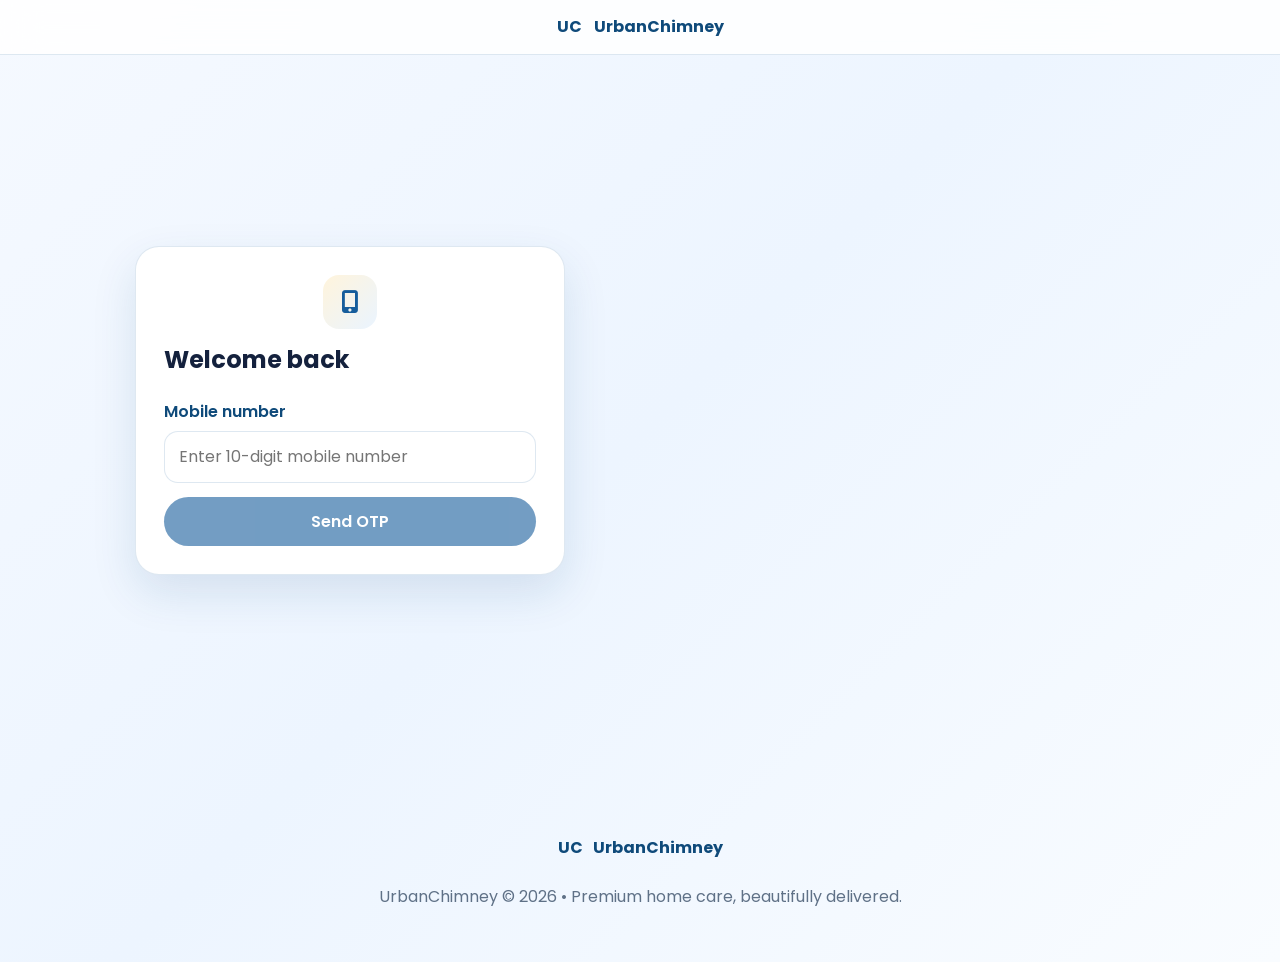
==== commit 12a1735d: "Refine auth flow and booking notifications" ====
--- a/index.html
+++ b/index.html
@@ -11,63 +11,38 @@
   <link rel="stylesheet" href="https://cdnjs.cloudflare.com/ajax/libs/font-awesome/6.5.2/css/all.min.css">
 </head>
 <body class="auth-page">
-  <header class="site-header">
-    <div class="header-inner">
+  <header class="site-header auth-header">
+    <div class="header-inner auth-header-inner">
       <a class="brand" href="index.html">
         <span class="brand-mark">UC</span>
         <span>UrbanChimney</span>
       </a>
-      <nav class="nav-links">
-        <a href="index.html" class="active">Login</a>
-        <a href="home.html">Home</a>
-        <a href="booking.html">Book</a>
-        <a href="track.html">Track</a>
-        <a href="profile.html">Profile</a>
-      </nav>
     </div>
   </header>
 
-  <main class="page-shell auth-shell">
-    <section class="hero-card">
-      <span class="hero-badge"><i class="fa-solid fa-shield-halved"></i> Trusted by 5,000+ happy homes</span>
-      <h1>Premium home services that feel effortless.</h1>
-      <p>Secure OTP login, verified technicians, transparent pricing, and a polished booking experience for every service you need.</p>
-      <div class="inline-actions">
-        <a class="btn btn-secondary" href="home.html">Explore services</a>
-        <a class="btn btn-success" href="track.html">Track booking</a>
-      </div>
-      <div class="stats-grid" style="margin-top: 18px;">
-        <div class="stat-card"><strong>24/7</strong><span class="muted">Support</span></div>
-        <div class="stat-card"><strong>4.9★</strong><span class="muted">Rated</span></div>
-        <div class="stat-card"><strong>30 min</strong><span class="muted">Response</span></div>
-        <div class="stat-card"><strong>100%</strong><span class="muted">Verified experts</span></div>
-      </div>
-    </section>
-
+  <main class="page-shell auth-shell auth-only-shell">
     <section class="form-card login-card">
       <div class="login-icon"><i class="fa-solid fa-mobile-screen-button"></i></div>
-      <h2>Secure login</h2>
-      <p class="muted">Enter your mobile number and verify with OTP to continue.</p>
+      <h2>Welcome back</h2>
       <form id="loginForm">
         <div class="form-grid">
           <div class="full-width">
             <label for="mobile">Mobile number</label>
-            <input type="tel" id="mobile" maxlength="10" placeholder="Enter 10-digit mobile number" required>
+            <input type="tel" id="mobile" maxlength="10" placeholder="Enter 10-digit mobile number" required autocomplete="tel">
           </div>
           <div class="full-width">
+            <button class="btn btn-primary" type="button" id="sendOtpButton" disabled>Send OTP</button>
+          </div>
+          <div class="full-width otp-step" id="otpStep" hidden>
             <label for="otp">OTP</label>
-            <div class="otp-row">
-              <input type="text" id="otp" maxlength="6" placeholder="Enter 6-digit OTP" autocomplete="one-time-code">
-              <button class="btn btn-secondary otp-btn" type="button" id="sendOtpButton">Send OTP</button>
-            </div>
+            <input type="text" id="otp" maxlength="6" placeholder="Enter 6-digit OTP" autocomplete="one-time-code">
+          </div>
+          <div class="full-width otp-step" id="verifyStep" hidden>
+            <button class="btn btn-success" type="submit" id="verifyOtpButton" disabled>Verify OTP</button>
           </div>
         </div>
         <div id="formMessage" class="form-message" aria-live="polite"></div>
-        <div class="inline-actions">
-          <button class="btn btn-primary" type="submit" id="verifyOtpButton" disabled>Verify & continue</button>
-        </div>
       </form>
-      <div class="notice">Demo OTP: 123456. This is a safe demo flow for a production-ready experience.</div>
     </section>
   </main>
 
--- a/style.css
+++ b/style.css
@@ -108,6 +108,8 @@
 .hero, .auth-shell, .dashboard-grid { display: grid; gap: 24px; align-items: start; }
 .hero { grid-template-columns: 1.1fr 0.9fr; padding: 30px 0 24px; }
 .auth-shell { grid-template-columns: 1.02fr 0.98fr; min-height: calc(100vh - 120px); padding-top: 20px; }
+.auth-only-shell { min-height: calc(100vh - 140px); display: grid; place-items: center; padding-top: 12px; }
+.auth-header-inner { justify-content: center; }
 .dashboard-grid { grid-template-columns: 1.15fr 0.85fr; padding-top: 8px; }
 
 .glass-card, .card, .form-card, .panel, .stat-card {
@@ -157,7 +159,12 @@
 .payment-option input { margin: 0; }
 .payment-option.selected { border-color: var(--primary); background: linear-gradient(135deg, rgba(22,93,156,0.08), rgba(245,158,11,0.12)); }
 
-.login-card { position: relative; }
+.login-card { position: relative; width: min(100%, 430px); }
+.auth-only-shell .login-card { padding: 28px; }
+.auth-only-shell .form-grid { grid-template-columns: 1fr; }
+.auth-only-shell .btn { width: 100%; }
+.auth-only-shell .login-icon { margin-inline: auto; }
+.otp-step[hidden] { display: none; }
 .login-icon { width: 54px; height: 54px; border-radius: 16px; display: grid; place-items: center; margin-bottom: 12px; background: linear-gradient(135deg, var(--accent-soft), #eaf4ff); color: var(--primary); font-size: 1.4rem; }
 .otp-row { display: flex; gap: 10px; align-items: center; }
 .otp-row input { flex: 1; }
